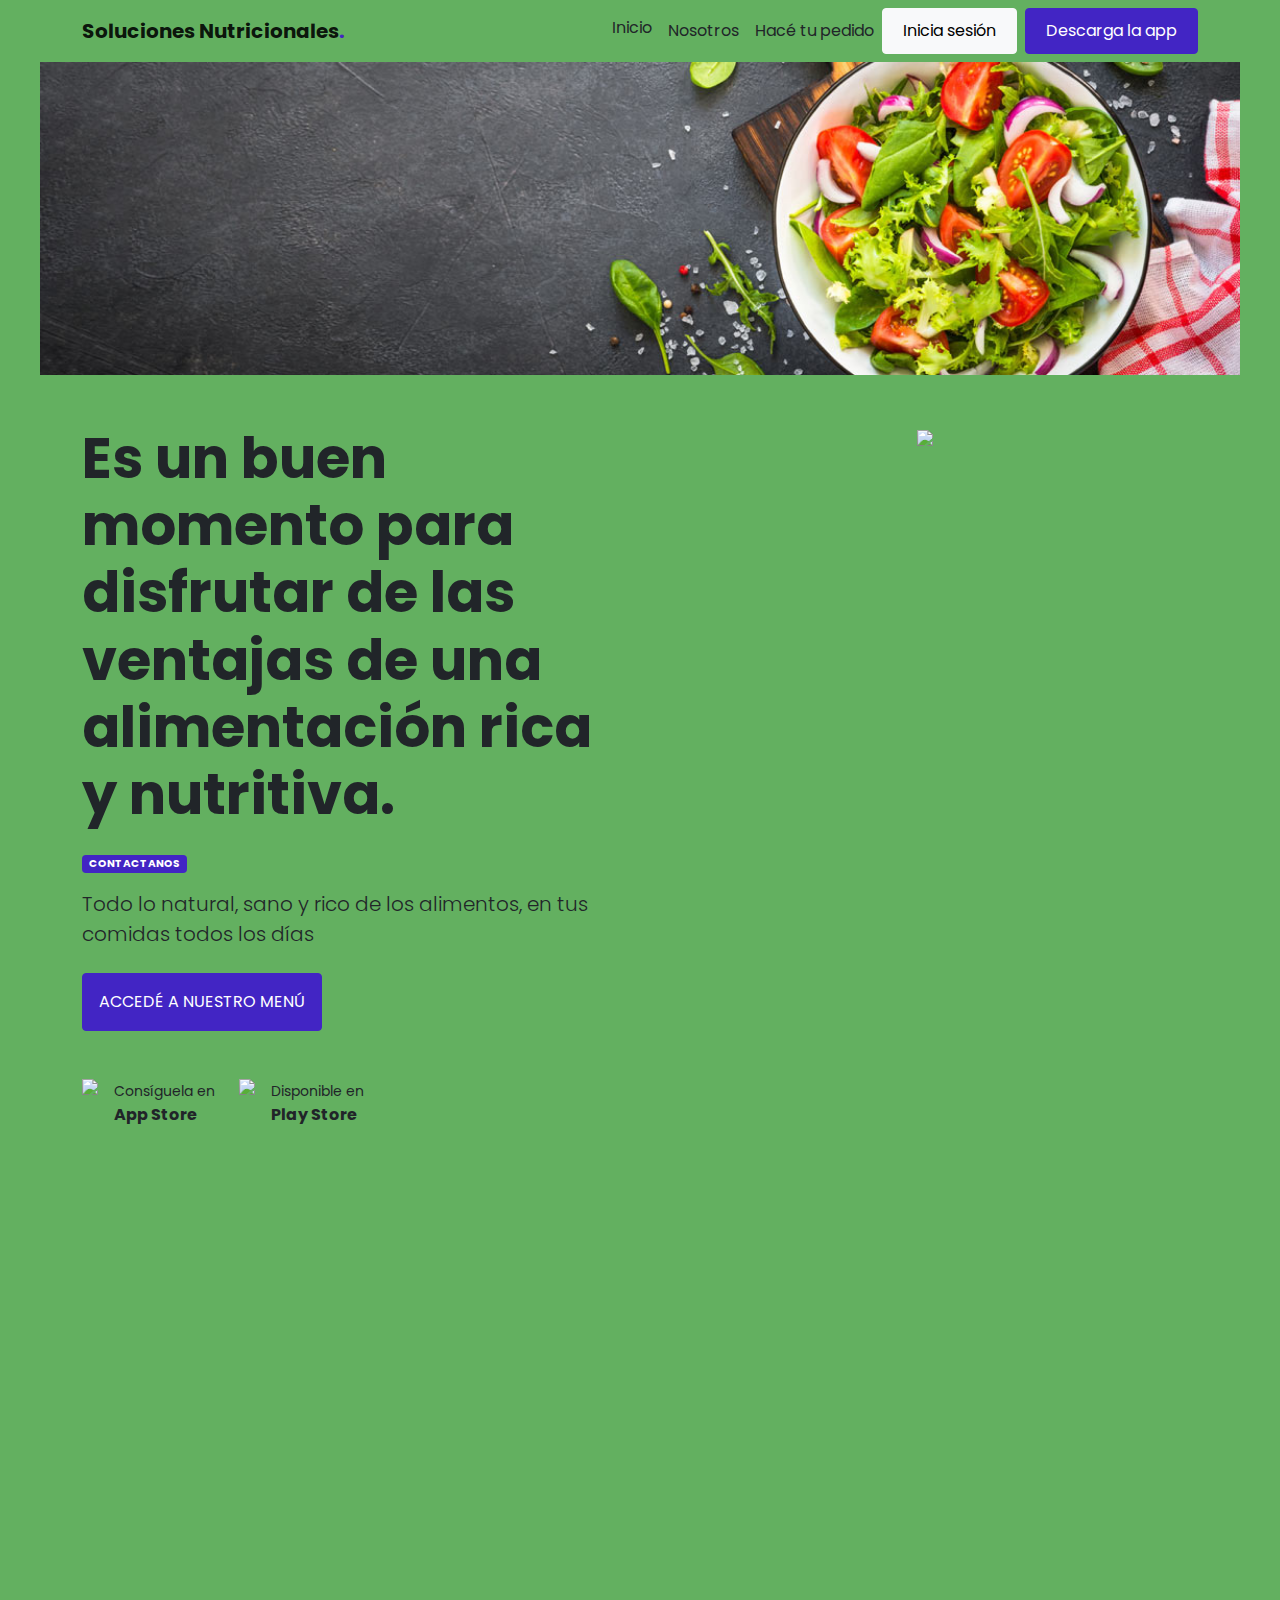
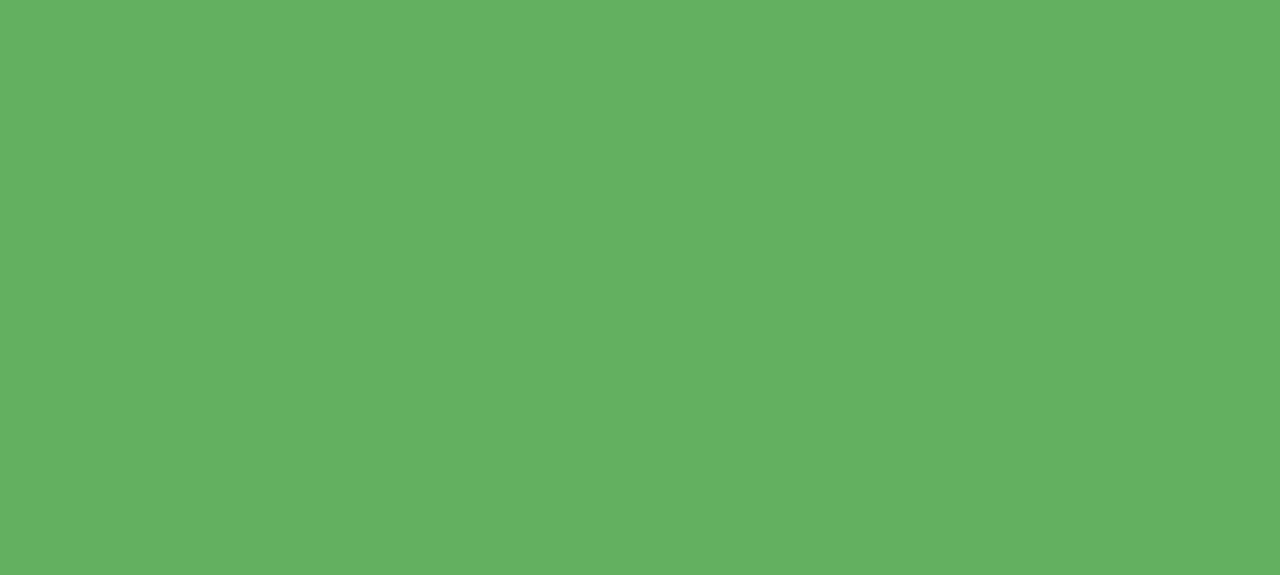
==== index.html @ 29f36fb5 "Se agrega el proyecto" ====
<!DOCTYPE html>
<html lang="en">

<head>
    <meta charset="UTF-8">
    <meta http-equiv="X-UA-Compatible" content="IE=edge">
    <meta name="viewport" content="width=device-width, initial-scale=1.0">

    <!-- Link a estilos bootstrap -->
    <link href="https://cdn.jsdelivr.net/npm/bootstrap@5.1.3/dist/css/bootstrap.min.css" rel="stylesheet"
        integrity="sha384-1BmE4kWBq78iYhFldvKuhfTAU6auU8tT94WrHftjDbrCEXSU1oBoqyl2QvZ6jIW3" crossorigin="anonymous">

    <link rel="preconnect" href="https://fonts.googleapis.com">
    <link rel="preconnect" href="https://fonts.gstatic.com" crossorigin>
    <link
        href="https://fonts.googleapis.com/css2?family=Poppins:wght@400;700&family=Roboto:ital,wght@0,100;0,300;0,400;0,500;0,700;0,900;1,100;1,300;1,400;1,500;1,700;1,900&display=swap"
        rel="stylesheet">

    <link rel="stylesheet" href="bootstrap-5.1.3-dist/css/bootstrap.css">

    <!-- Link a estilos propios -->
    <link rel="stylesheet" href="main.css">

    <title>Soluciones Nutricionales</title>
</head>

<body>
    <header>
        <!-- INICIO MI CONTENEDOR DE PAGINA -->
        <nav class="navbar navbar-expand-lg navbar-light bg-transparent w-100">
            <div class="container">
                <a class="navbar-brand fw-bold" href="#">Soluciones Nutricionales<span class="text-primary">.</span></a>
                <button class="navbar-toggler" type="button" data-bs-toggle="collapse"
                    data-bs-target="#navbarSupportedContent" aria-controls="navbarSupportedContent"
                    aria-expanded="false" aria-label="Toggle navigation">
                    <span class="navbar-toggler-icon"></span>
                </button>
                <div class="collapse navbar-collapse" id="navbarSupportedContent">
                    <ul class="navbar-nav ms-auto mb-2 mb-lg-0">
                        <li class="nav-item">
                            <a class="nav-link text-dark active aria-current" href="../entrega-05/pages/inicio.html">Inicio</a>
                        </li>
                        <li class="nav-item d-flex">
                            <a class="nav-link align-self-center text-dark"
                                href="../entrega-05/pages/nosotros.html">Nosotros</a>
                        </li>
                        <li class="nav-item d-flex">
                            <a class="nav-link align-self-center text-dark"
                                href="../entrega-05/pages/hace-tu-pedido.html">Hacé tu pedido</a>
                        </li>
                        <li class="nav-item me-2">
                            <a class="btn btn-light">Inicia sesión</a>
                        </li>
                        <li class="nav-item d-flex">
                            <a class="btn btn-primary">Descarga la app</a>
                        </li>
                    </ul>
                </div>
            </div>
        </nav>
        <div class="content mx-auto">
            <img class="banner" src="pages/img/banner-salad.jpg" alt="banner salad">
        </div>
    </header>
    <main style="height: 200vh; padding: 50px 0;">
        <section class="container">
            <div class="row h-100">
                <div class="col-lg-6">
                    <div class="content mx-auto">
                        <h1 class="display-4 fw-bold mb-4">Es un buen momento para disfrutar de las ventajas de una
                            alimentación rica y nutritiva.</h1>
                        <small class="d-block text-primary mb-3"> <span
                                class="badge bg-primary">CONTACTANOS</span></small>
                        <p class="lead mb-4">Todo lo natural, sano y rico de los alimentos, en tus comidas todos los
                            días</p>
                        <a href="a" class="btn btn-primary mb-5">ACCEDÉ A NUESTRO MENÚ</a>
                    </div>
                    <div class="d-flex">
                        <div class="d-flex me-4">
                            <img src="../entrega-05/pages/img/Apple store min.png" class="me-3">
                            <div>
                                <small>Consíguela en</small>
                                <p class="fw-bold mb-0">App Store</p>
                            </div>
                        </div>
                        <div class="d-flex">
                            <img src="../entrega-05/pages/img/playstore-image.png" class="me-3">
                            <div>
                                <small>Disponible en</small>
                                <p class="fw-bold mb-0">Play Store</p>
                            </div>
                        </div>
                    </div>
                </div>
                <div class="col-lg-6 d-flex">
                    <div class="content mx-auto">
                        <img src="../entrega-05/pages/img/mila-ens.JPG" class="img-fluid">
                    </div>
                </div>
            </div>
        </section>
    </main>

    <!-- Link a script de Bootstrap -->
    <script src="https://cdn.jsdelivr.net/npm/bootstrap@5.1.3/dist/js/bootstrap.bundle.min.js"
        integrity="sha384-ka7Sk0Gln4gmtz2MlQnikT1wXgYsOg+OMhuP+IlRH9sENBO0LRn5q+8nbTov4+1p"
        crossorigin="anonymous"></script>
        
</body>

</html>
---- main.css ----
:root{
    --primary: #4225c4;
}
body{
    background: #63b060;
    font-family: 'Poppins', sans-serif;
}

.banner{
    width: 100%;
}

.navbar{
    min-width: 90px;
}

.navbar .btn{
    padding: .625rem 1.25rem !important; 
}
.text-primary{
    color: var(--primary) !important;
    min-height: var(--primary) !important;
}

.btn{
    padding: 1rem;

}
.btn-primary{
    background-color: var(--primary);
    border-color: var(--primary);
}

.btn-primary:hover{
    background-color: var(--primary);
    border-color: var(--primary);
}
.bg-primary{
    background-color: var(--primary) !important;
}

.content{
    max-width: 1200px;
}

#container{
    height: 900px;
}
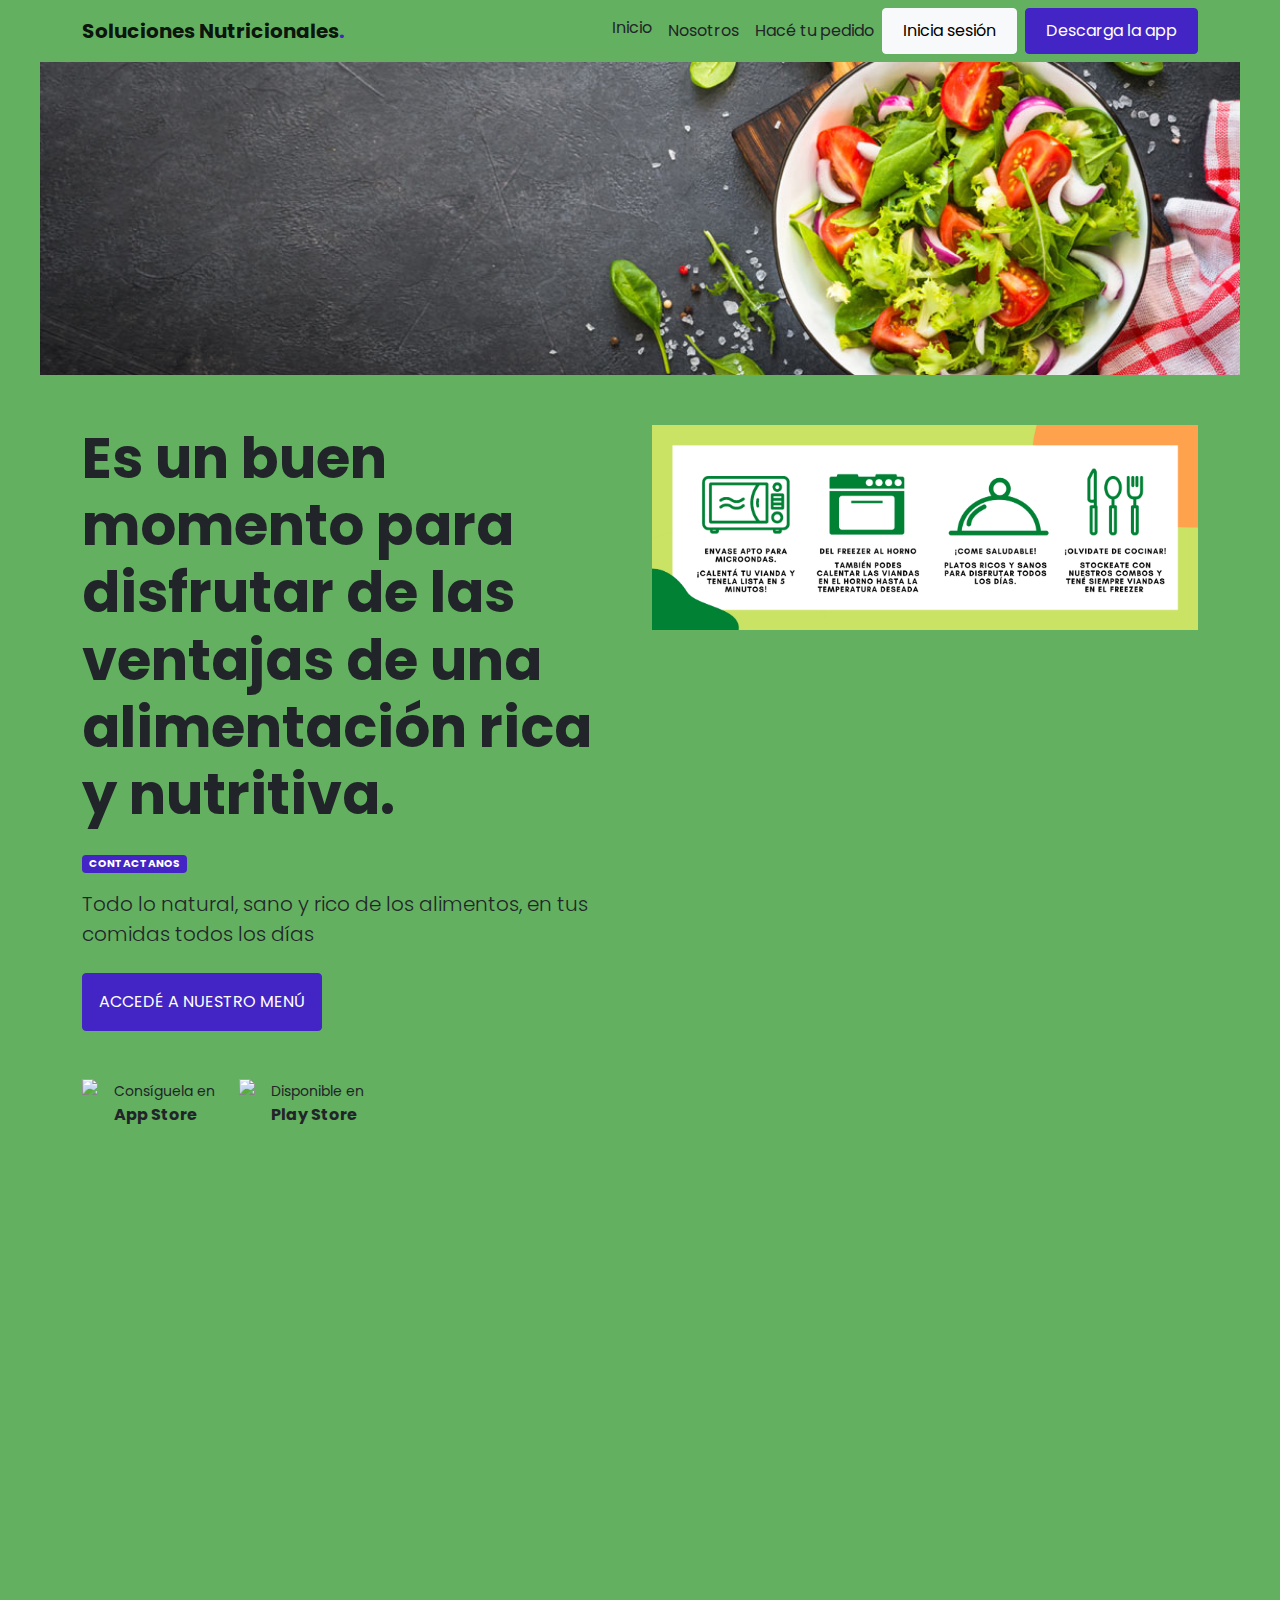
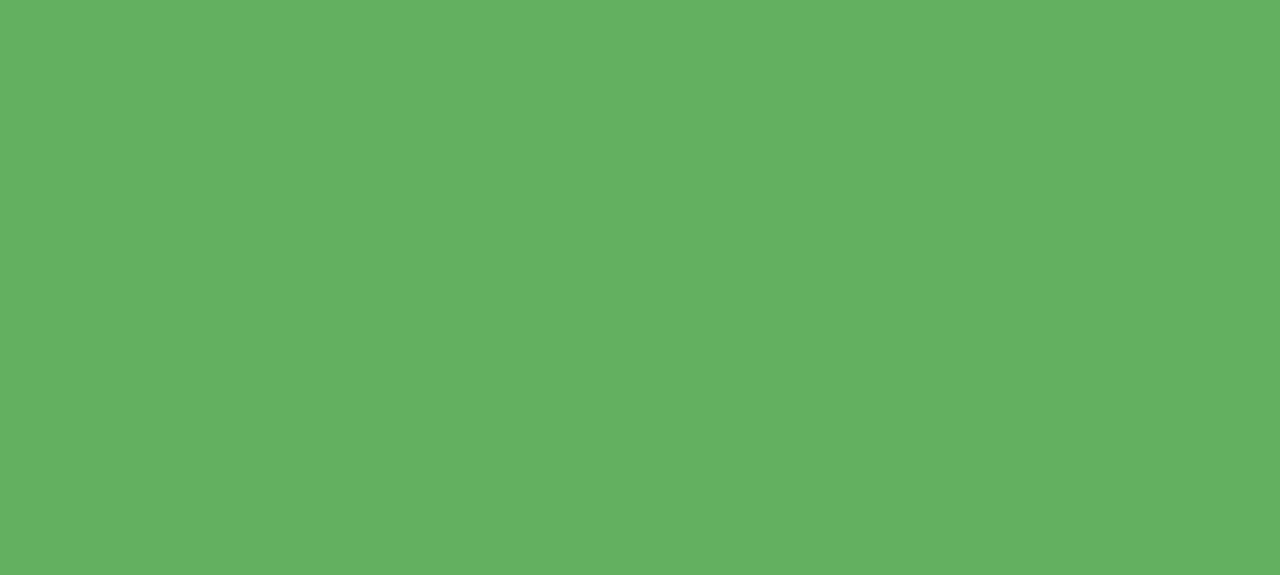
==== commit 70096d20: "nuevo link" ====
--- a/index.html
+++ b/index.html
@@ -77,14 +77,14 @@
                     </div>
                     <div class="d-flex">
                         <div class="d-flex me-4">
-                            <img src="../entrega-05/pages/img/Apple store min.png" class="me-3">
+                            <img src="../entrega-05/pages/img/apple-store.png" class="me-3">
                             <div>
                                 <small>Consíguela en</small>
                                 <p class="fw-bold mb-0">App Store</p>
                             </div>
                         </div>
                         <div class="d-flex">
-                            <img src="../entrega-05/pages/img/playstore-image.png" class="me-3">
+                            <img src="../entrega-05/pages/img/play-store.png" class="me-3">
                             <div>
                                 <small>Disponible en</small>
                                 <p class="fw-bold mb-0">Play Store</p>
@@ -94,7 +94,7 @@
                 </div>
                 <div class="col-lg-6 d-flex">
                     <div class="content mx-auto">
-                        <img src="../entrega-05/pages/img/mila-ens.JPG" class="img-fluid">
+                        <img src="./pages/img/banner-frezzer.jpg" class="img-fluid">
                     </div>
                 </div>
             </div>
@@ -105,7 +105,7 @@
     <script src="https://cdn.jsdelivr.net/npm/bootstrap@5.1.3/dist/js/bootstrap.bundle.min.js"
         integrity="sha384-ka7Sk0Gln4gmtz2MlQnikT1wXgYsOg+OMhuP+IlRH9sENBO0LRn5q+8nbTov4+1p"
         crossorigin="anonymous"></script>
-        
+
 </body>
 
 </html>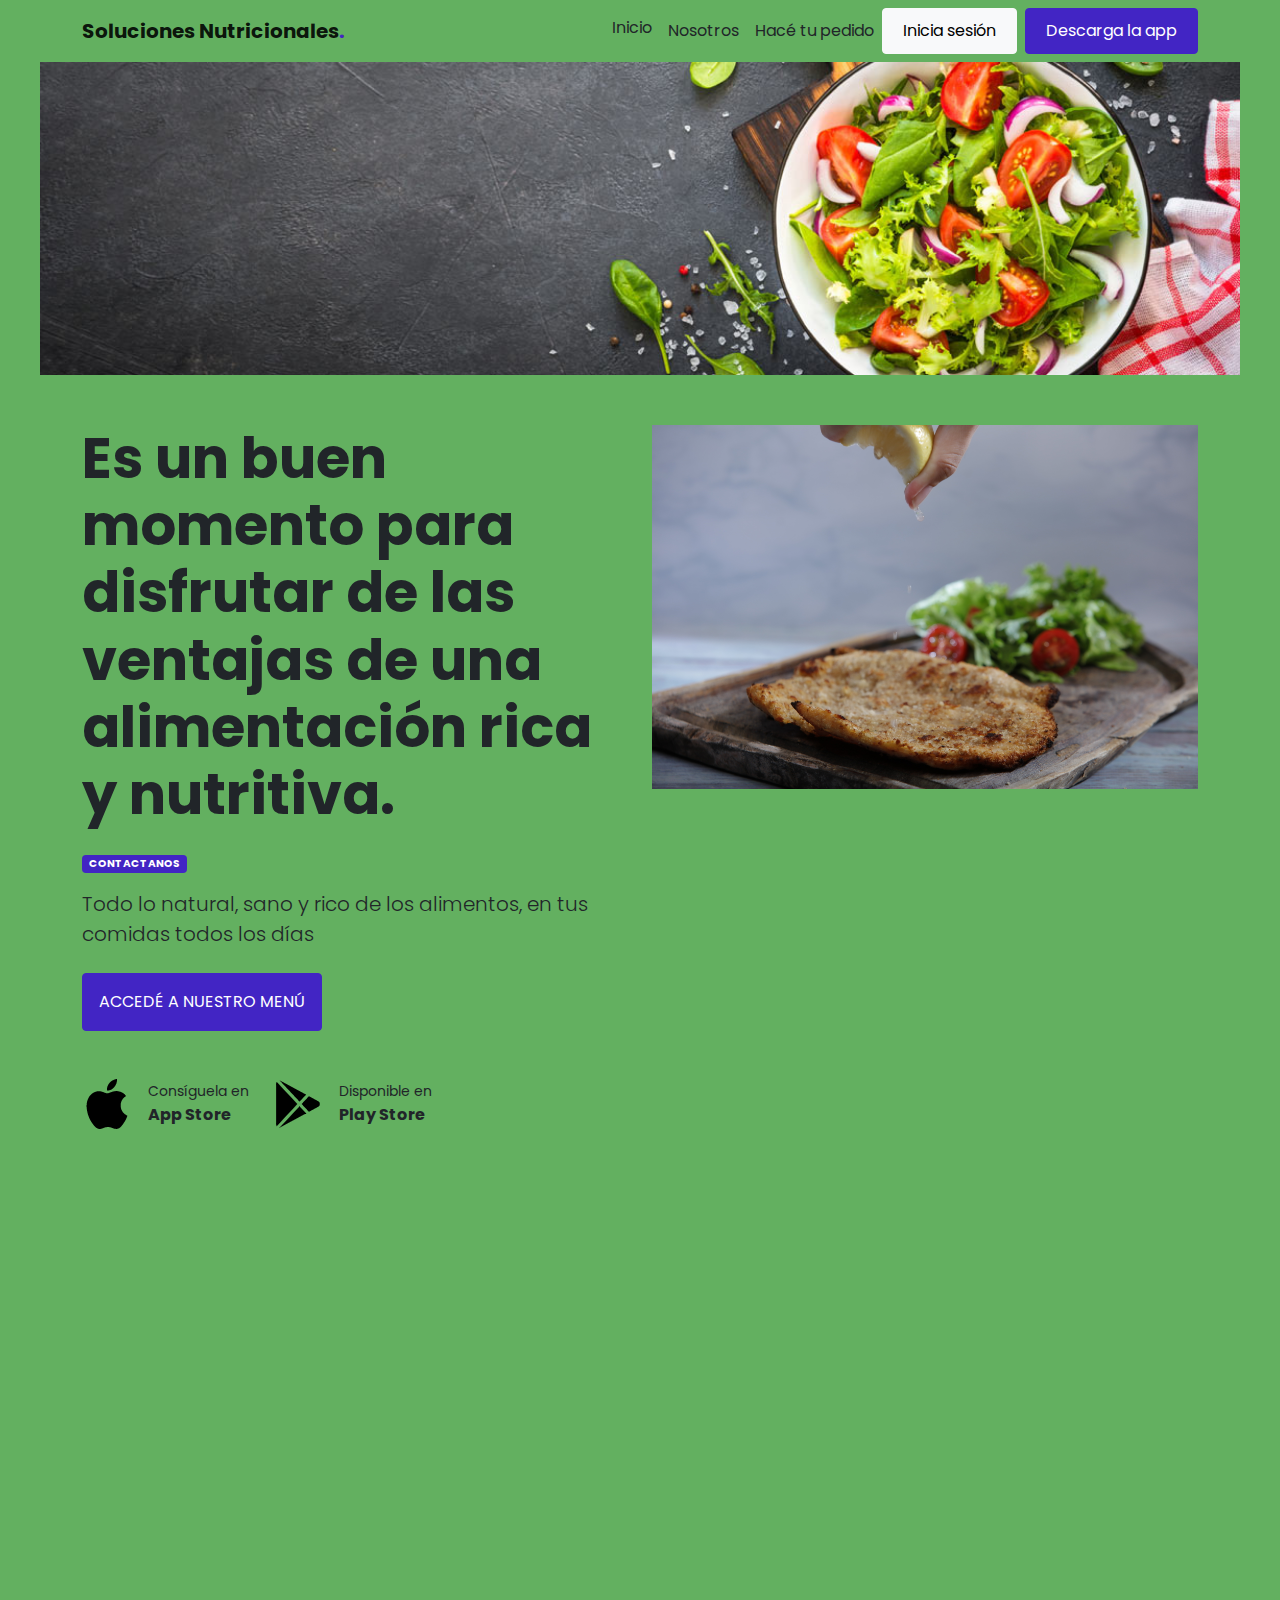
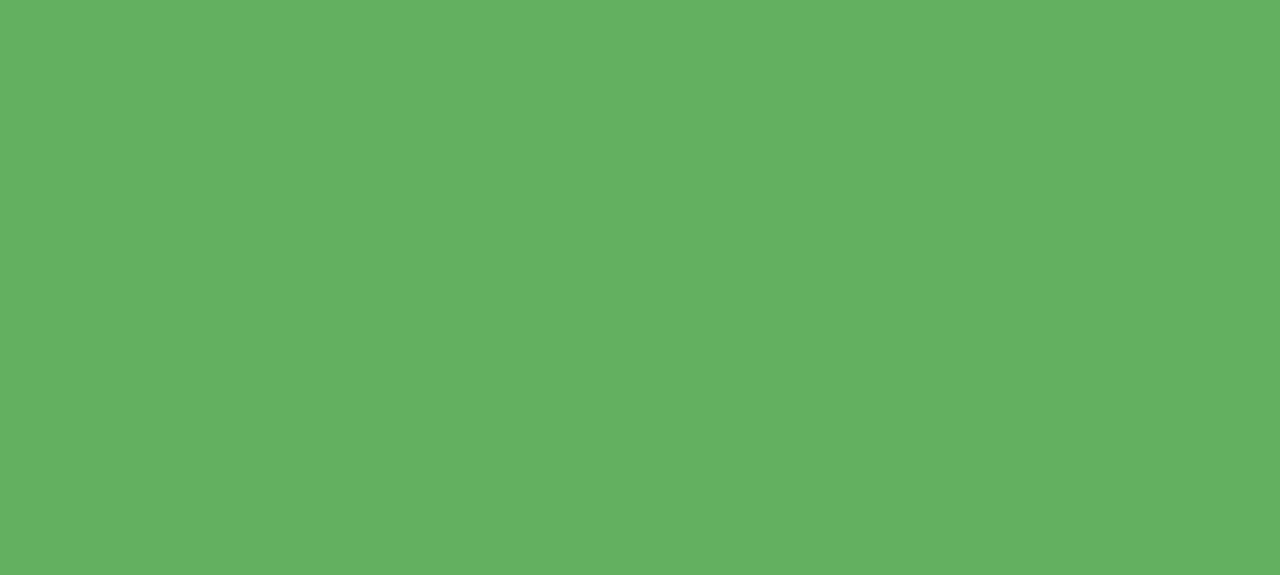
==== commit daa56082: "nuevo" ====
--- a/index.html
+++ b/index.html
@@ -77,14 +77,14 @@
                     </div>
                     <div class="d-flex">
                         <div class="d-flex me-4">
-                            <img src="../entrega-05/pages/img/apple-store.png" class="me-3">
+                            <img src="pages/img/apple-store.png" class="me-3">
                             <div>
                                 <small>Consíguela en</small>
                                 <p class="fw-bold mb-0">App Store</p>
                             </div>
                         </div>
                         <div class="d-flex">
-                            <img src="../entrega-05/pages/img/play-store.png" class="me-3">
+                            <img src="pages/img/play-store.png" class="me-3">
                             <div>
                                 <small>Disponible en</small>
                                 <p class="fw-bold mb-0">Play Store</p>
@@ -94,7 +94,7 @@
                 </div>
                 <div class="col-lg-6 d-flex">
                     <div class="content mx-auto">
-                        <img src="./pages/img/banner-frezzer.jpg" class="img-fluid">
+                        <img src="pages/img/mila-ens.JPG" class="img-fluid">
                     </div>
                 </div>
             </div>
